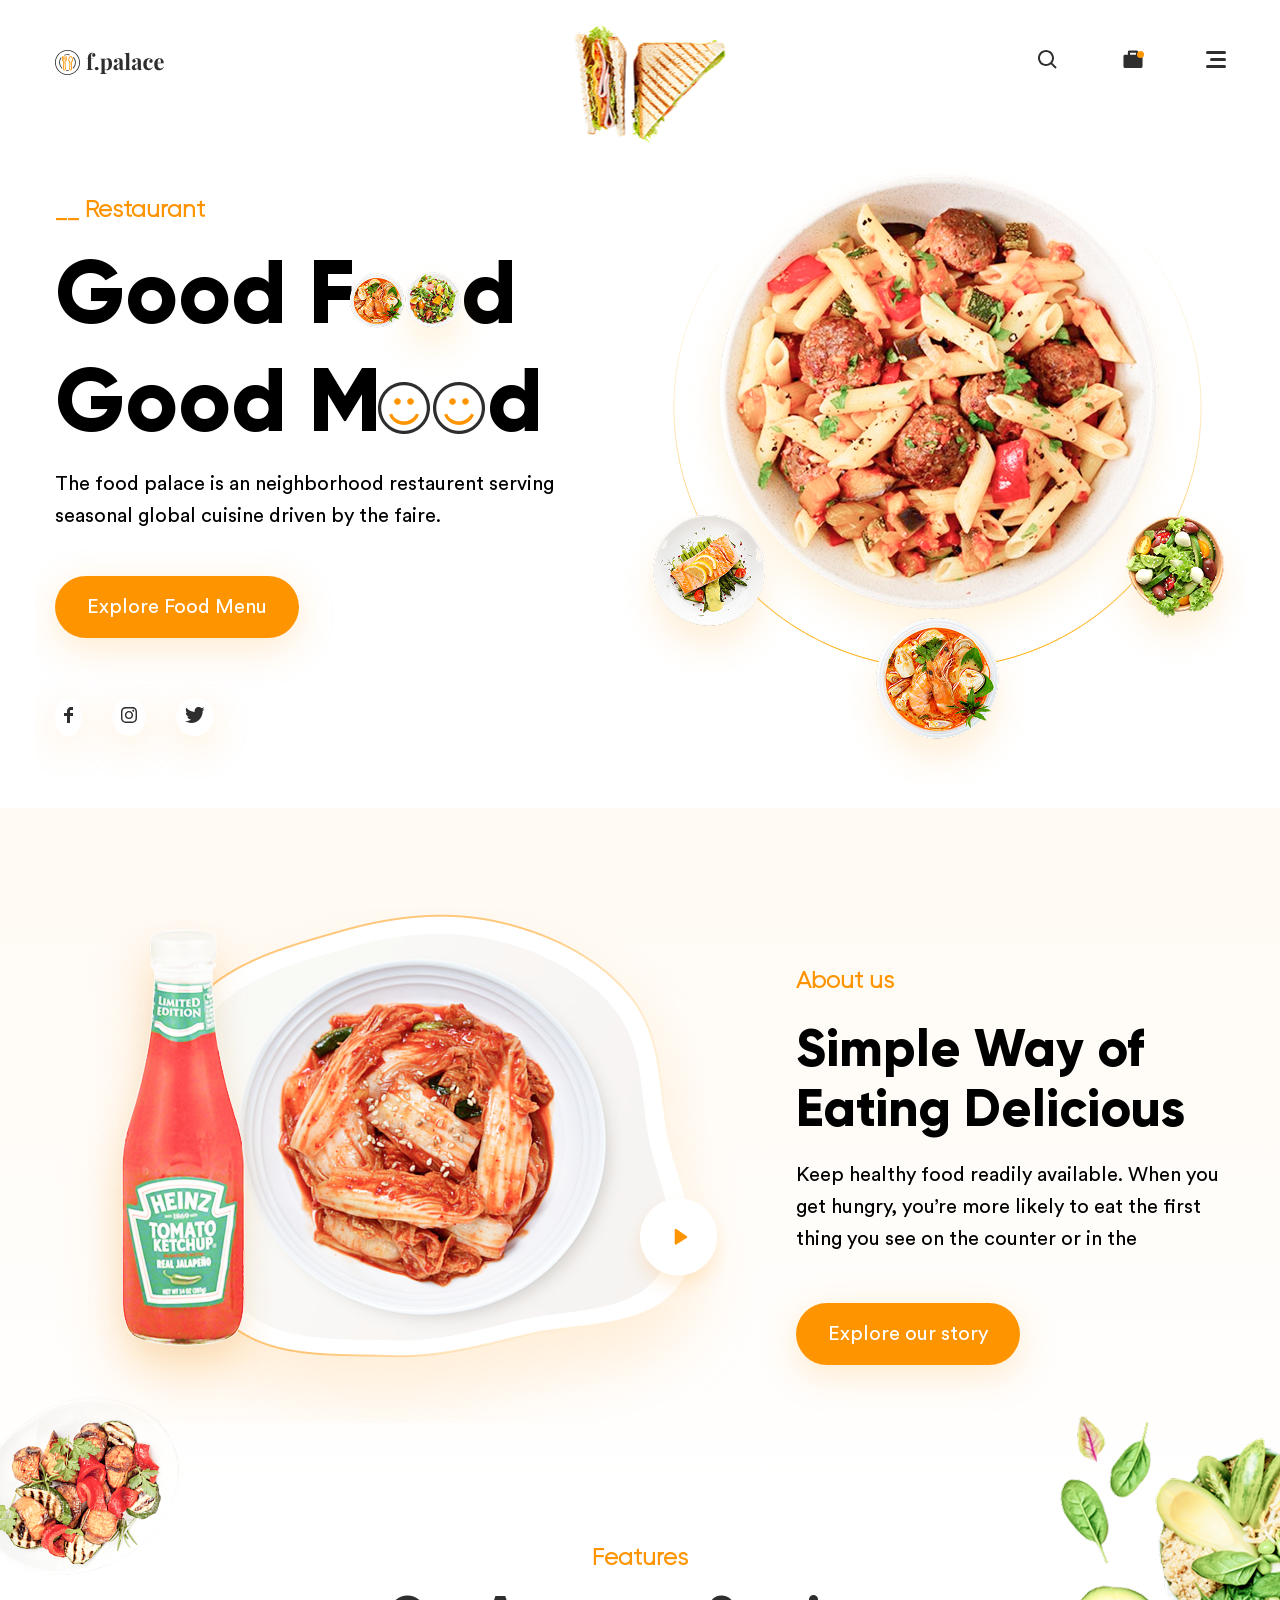
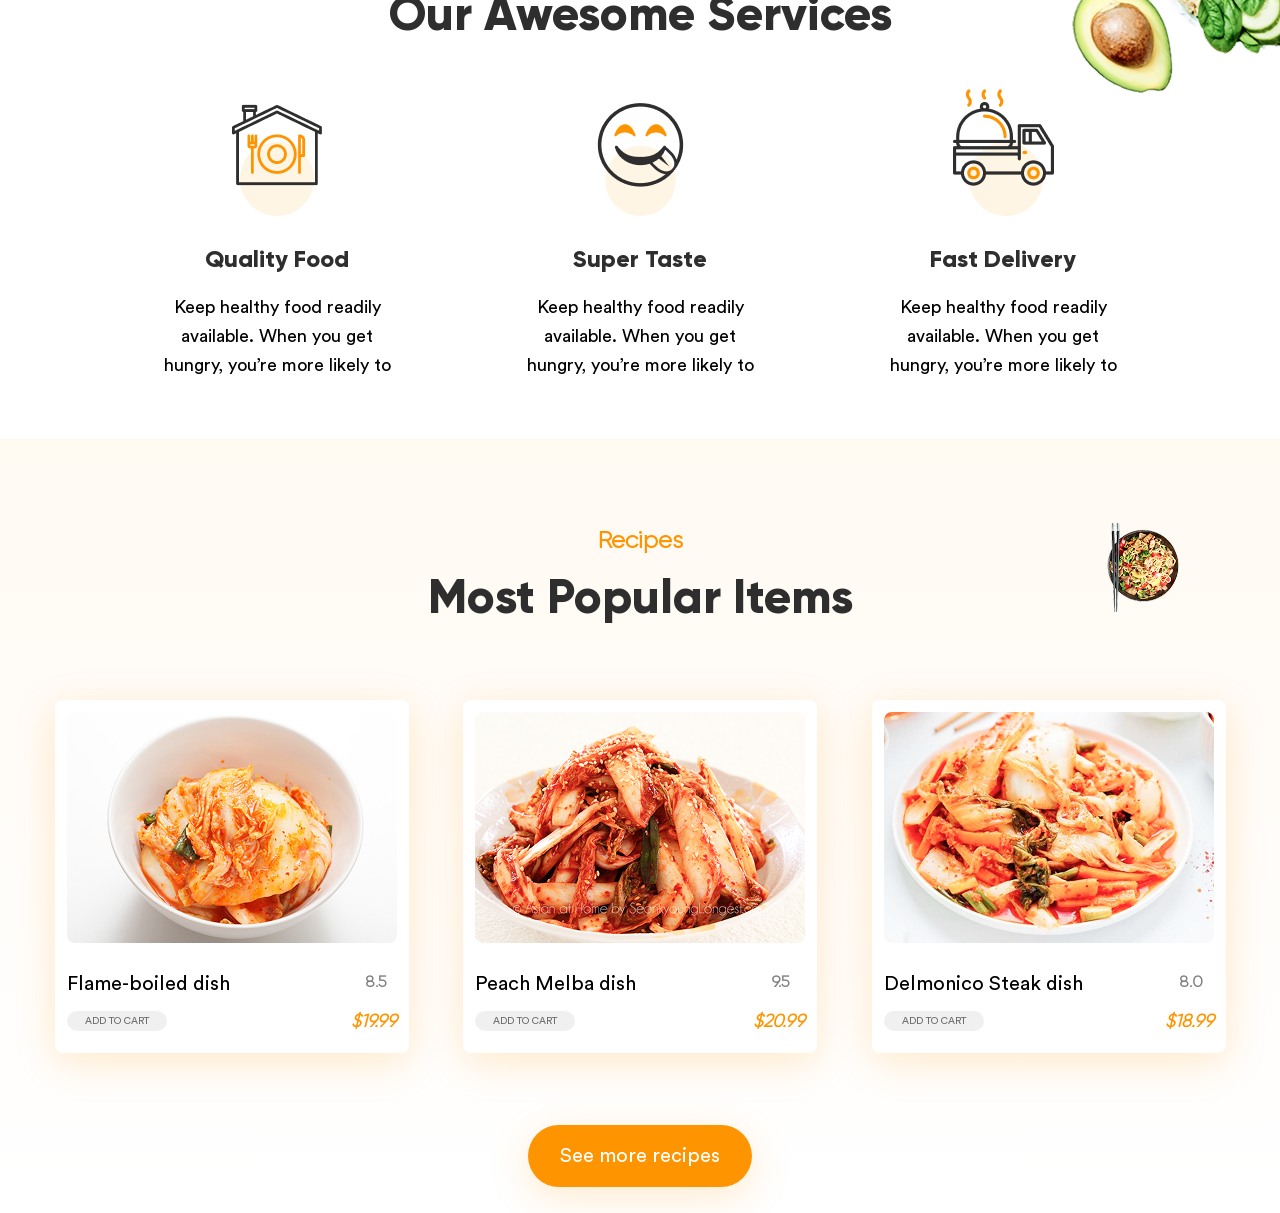
==== portfolio/landing-fooddelivery/index.html @ c38cdc1e "v.0.1" ====
<!DOCTYPE html>
<html lang="en">
<head>
    <meta charset="UTF-8">
    <meta name="viewport" content="width=device-width, initial-scale=1.0">
    <link rel="stylesheet" href="styles/basic.css">
    <link rel="stylesheet" href="styles/layout.css">
    <link rel="stylesheet" href="styles/header.css">
    <link rel="stylesheet" href="styles/main.css">
    <title>Доставка еды f.palace</title>
</head>
<body>
    <header class="header">
        <img class="header__img" src="assets/images/6.png" alt="Картинка с сендвичем">
        <img src="assets/images/Logo.svg" alt="Изображение логотипа компании">

        <div class="header__menu">
            <button class="header__button">
                <img src="assets/images/bx_bx-search.svg" alt="Кнопка для поиска">
            </button>
            <button class="header__button">
                <img src="assets/images/maki_suitcase-15.svg" alt="Кнопка для перехода в конзину">
            </button>
            <button class="header__button">
                <img src="assets/images/Menu.svg" alt="Кнопка для открытия меню">
            </button>
        </div>
    </header>
    
    <main class="main">
        <section class="banner">
            <div class="banner__content">
                <p class="banner__type">Restaurant</p>
                <h1 class="banner__h1">Good F<span class="banner__span">oo</span>d Good M<span class="banner__span">oo</span>d</h1>
                <p class="banner__text">The food palace is an neighborhood restaurent serving seasonal global cuisine driven by the faire.</p>
                <a class="banner__button" href="#" type="button">Explore Food Menu</a>
                <div class="banner__social-media">
                    <a class="banner__link" href="#" target="_blank" type="button">
                        <img src="assets/images/Frame 53.svg" alt="Ссылка на Фейсбук">
                    </a>
                    <a class="banner__link" href="#" target="_blank" type="button">
                        <img src="assets/images/Frame 52.svg" alt="Ссылка на Инстаграм">
                    </a>
                    <a class="banner__link" href="#" target="_blank" type="button">
                        <img src="assets/images/Vector.svg" alt="Ссылка на Твиттер">
                    </a>
                </div>
            </div>
            <img class="banner__image" src="assets/images/Image.png" alt="Фотография вкусной еды">
            <img class="banner__mini-image banner__mini-image_one" src="assets/images/8dGEbVd2O4-removebg-preview 4.png" alt="Изображение вкусного блюда">
            <img class="banner__mini-image banner__mini-image_two" src="assets/images/sg990CCoyD__1_-removebg-preview 1.png" alt="Изображение вкусного салата">
            <img class="banner__mini-image banner__mini-image_three" src="assets/images/vaadin_smiley-o.png" alt="Изображение улыбающегося смайлика">
            <img class="banner__mini-image banner__mini-image_four" src="assets/images/vaadin_smiley-o.png" alt="Изображение улыбающегося смайлика">
        </section>
        <section class="about-us">
            <div class="about-us__wrapper">
                <img class="about-us__image" src="assets/images/Image-2.png" alt="Фотография вкуснейшего блюда и кетчупа">
                <div class="about-us__content">
                    <p class="about-us__type">About us</p>
                    <h2 class="about-us__h2">Simple Way of Eating Delicious</h2>
                    <p class="about-us__text">Keep healthy food readily available. When you get hungry, you’re more likely to eat the first thing you see on the counter or in the</p>
                    <a href="#" class="about-us__link">Explore our story</a>
                </div>
            </div>
        </section>
        <img class="main__img-1" src="assets/images/2.png" alt="">
        <img class="main__img-2" src="assets/images/3.png" alt="">
        <section class="service">
                    <p class="service__type">Features</p>
                    <h3 class="service__h3">Our Awesome Services</h3>

                    <div class="service__wrapper">
                        <div class="service__item">
                            <img src="assets/images/food.png" alt="">
                            <h4 class="service__subtitle">Quality Food</h4>
                            <p class="service__text">Keep healthy food readily available. When you get hungry, you’re more likely to </p>
                        </div>
                        <div class="service__item">
                            <img src="assets/images/mouth.png" alt="">
                            <h4 class="service__subtitle">Super Taste</h4>
                            <p class="service__text">Keep healthy food readily available. When you get hungry, you’re more likely to </p>
                        </div>
                        <div class="service__item">
                            <img src="assets/images/truck.png" alt="">
                            <h4 class="service__subtitle">Fast Delivery</h4>
                            <p class="service__text">Keep healthy food readily available. When you get hungry, you’re more likely to </p>
                        </div>
                    </div>
        </section>
        <img class="main__img-3" src="assets/images/1.png" alt="">
        <section class="menu">
            <div class="menu__wrapper">
                <p class="menu__type">Recipes</p>
                <h3 class="menu__h3">Most Popular Items</h3>
                <div class="menu__items">
                    <div class="memu__item">
                    <picture>
                        <img class="menu__img" src="assets/images/Rectangle 30.png" alt="">
                    </picture>
                        <div class="menu__description">
                            <h4 class="menu__subtitle">Flame-boiled dish</h4>
                            <p class="menu__rate"> 8.5</p>
                            <button class="menu__button">ADD TO CART</button>
                            <p class="menu__price">19.99</p>
                        </div>
                    </div>
                    <div class="memu__item">
                        <img class="menu__img" src="assets/images/Rectangle 31.png" alt="">
                        <div class="menu__description">
                            <h4 class="menu__subtitle">Peach Melba dish</h4>
                            <p class="menu__rate"> 9.5</p>
                            <button class="menu__button">ADD TO CART</button>
                            <p class="menu__price">20.99</p>
                        </div>
                    </div>
                    <div class="memu__item">
                        <img class="menu__img" src="assets/images/Rectangle 32.png" alt="">
                        <div class="menu__description">
                            <h4 class="menu__subtitle">Delmonico Steak dish</h4>
                            <p class="menu__rate"> 8.0</p>
                            <button class="menu__button">ADD TO CART</button>
                            <p class="menu__price">18.99</p>
                        </div>
                    </div>
                </div>
                <a href="#" class="menu__link">See more recipes</a>
            </div>
        </section>
    </main>

    <script src="app/app.js"></script>
</body>
</html>
---- portfolio/landing-fooddelivery/styles/basic.css ----
/*Основные стили*/
:root {
    --width-container-big: 1171px;
    --width-container-small: 280px;

    --background-color-button: #FF9401;
    --paddings-button: 16px 32px;
    --paddings-button-small: 10px 26px;
    --border-radius-button: 31px;
    --color-text-button: #FFFFFF;


    --font-family-title-1: 'Gilroy-bold', sans-serif;
    --font-family-title-2: 'Gilroy-light', sans-serif;
    --font-family-text: 'Circular', sans-serif;
    --font-family-buttons: 'Circular', sans-serif;


    --font-size-text: 20px;
    --font-size-text-small: 16px;
    --font-size-department: 24px;
    --font-size-department-small: 20px;
    --font-size-h3: 48px;
    --font-size-buttons: 20px;
    --font-size-buttons-small: 14px;

    --font-weight-text: 450;
    --font-weight-buttons: 500;

    --line-height-text: 160%;
    --line-height-buttons: 30px;

    --box-shadow: 0px 10px 40px 0px #FF940133;

    --color-text-1: #3F3232;
    --color-text-2: #FF9401;
    --color-text-3: #FFFFFF;
    --color-text-4: #2E2E2E;

    --background-gradient: linear-gradient(180deg, rgba(255, 148, 1, 0.05) 0%, rgba(255, 237, 211, 0) 100%);

    --margin-sections-650: 70px auto 0px;
}

* {
    margin: 0;
    padding: 0;
    box-sizing: content-box;
}
body {}
h1, h2 {}
p {}
a {
    text-decoration: none;
}

@font-face {
    font-family: 'Circular';
    src: url('../assets/fonts/CircularStd-Book.woff2') format('woff2'),
         url('../assets/fonts/CircularStd-Book.woff') format('woff');
}
@font-face {
    font-family: 'Gilroy-bold';
    src: url('../assets/fonts/Gilroy-ExtraBold.woff2') format('woff2'),
         url('../assets/fonts/Gilroy-ExtraBold.woff') format('woff');
}
@font-face {
    font-family: 'Gilroy-light';
    src: url('../assets/fonts/Gilroy-Light.woff2') format('woff2'),
         url('../assets/fonts/Gilroy-Light.woff') format('woff');
}
---- portfolio/landing-fooddelivery/styles/layout.css ----
/*Расположение модулей на странице, флекс грид*/
.header {
    display: flex;
    justify-content: space-between;
}
.header__img {
    position: absolute;
    left: 50%;
    top: 0px;
    transform: translate(-50%);
    z-index: -1;
}
.header__menu {
    display: flex;
    gap: 62px;
}
.banner {
    display: flex;
    align-content: space-between;
    align-items: center;
}
.banner__image {
    position: relative;
    left: -270px;
    z-index: -1;
}
.banner__social-media {
    display: flex;
    gap: 30px;
}
.banner__mini-image {
    position: relative;
}
.banner__mini-image_one {
    top: -165px;
    left: -1228px;
}
.banner__mini-image_two {
    top: -145px;
    left: -1313px;
}
.banner__mini-image_three {
    top: -57px;
    left: -1440px;    
}
.banner__mini-image_four {
    top: -57px;
    left: -1437px;    
}
.about-us__wrapper {
    display: flex;
    justify-content: space-between;
    align-items: center;
}
.main__img-1 {
    position: absolute;
    top: 1350px;
    left: 0px;
    z-index: -1;
}
.main__img-2 {
    position: absolute;
    top: 1390px;
    right: 0px;
    z-index: -1;
}
.service__wrapper {
    display: flex;
    justify-content: space-between;
    align-items: flex-end;
    gap: 118px;
}
.menu__items {
    display: flex;
    justify-content: space-between;
    align-items: center;
}
.menu__description {
    display: grid;
    grid-template-columns: 1fr auto;
    gap: 15px;
}
.main__img-3 {
    position: absolute;
    left: 1100px;
    top: 2120px;
}
@media (max-width: 1270px) {
    .main__img-2 {
        top: 1300px;
    } 
    .main__img-3 {
        top: 2040px;
        left: 900px;
    }
}
@media (max-width: 1050px) {
    .main__img-2 {
        top: 1350px;
    }
    .main__img-3 {
        top: 2040px;
        left: 900px;
    }
}
@media (max-width: 980px) {
    .main__img-2 {
        top: 1290px;
    }
}
@media (max-width: 950px) {
    .banner__image {
        left: -350px;
        z-index: -1;
    }
}
@media (max-width: 840px) {
    .main__img-2 {
        top: 1400px;
    }
}
@media (max-width: 800px) {
    .about-us__wrapper {
        flex-direction: column;
    }
    .main__img-1 {
        top: 1490px;
    }
    .service__wrapper {
        gap: 50px;
    }
}
@media (max-width: 650px) {
    .header__menu {
        gap: 40px;
    }
    .banner__image {
        display: none;
    }
    .banner__mini-image_one {
        top: -165px;
        left: -207px;
    }
    .banner__mini-image_two {
        top: -145px;
        left: -293px;
    }
    .banner__mini-image_three {
        top: -58px;
        left: -420px;
    }
    .banner__mini-image_four {
        top: -58px;
        left: -417px;
    }
    .main__img-2 {
        top: 1420px;
    }
}
@media (max-width: 520px) {
    .banner__mini-image_one {
        width: 35px;
        top: -127px;
        left: -111px;
    }
    .banner__mini-image_two {
        width: 101px;
        top: -115px;
        left: -159px;
    }
    .banner__mini-image_three {
        width: 29px;
        top: -57px;
        left: -199px;
    }
    .banner__mini-image_four {
        width: 29px;
        top: -57px;
        left: -260px;
    }
    .main__img-2 {
        top: 1160px;
    }
    .main__img-1 {
        top: 1270px;
    }
    .service__wrapper {
        flex-direction: column;
        gap: 50px;
    }
    .menu__items {
        flex-direction: column;
    }
}
@media (max-width: 350px) {
    .header__menu {
        gap: 20px;
    }
}
---- portfolio/landing-fooddelivery/styles/header.css ----
.header {
    max-width: var(--width-container-big);
    margin: 0 auto;
    padding: 46px 20px;
}
.header__button {
    border: none;
    background-color: transparent;
    cursor: pointer;
}

@media (max-width: 520px) {
    .header__img {
        opacity: 0.3;
    }
}
---- portfolio/landing-fooddelivery/styles/main.css ----
[class*='__text'] {
    font-family: var(--font-family-text);
    font-size: var(--font-size-text);
    font-weight: var(--font-weight-text);
    line-height: var(--line-height-text);
}
[class*='__type'] {
    font-family: var(--font-family-title-2);
    font-size: var(--font-size-department);
    font-weight: 600;
    color: var(--color-text-2);
}
[class*='__h3'] {
    font-family: var(--font-family-title-1);
    font-size: var(--font-size-h3);
    font-weight: 600;
    color: var(--color-text-4);
    line-height: 60px;
}


.banner {
    max-width: var(--width-container-big);
    margin: 0 auto;
    padding: 0px 20px;
    overflow: hidden;
}
.banner__content {
    min-width: 560px;
}
.banner__type::before {
    content: '__ ';
}
.banner__h1 {
    margin: 16px 0px 13px;
    font-family: var(--font-family-title-1);
    font-weight: 800;
    font-size: 89px;
    line-height: 108px;
}
.banner__span {
    color: #ffffff;
}
.banner__button {
    display: inline-block;
    padding: var(--paddings-button);
    margin: 44px 0px 60px;
    border-radius: var(--border-radius-button);
    background-color: var(--background-color-button);
    color: var(--color-text-button);
    font-family: var(--font-family-buttons);
    font-size: var(--font-size-buttons);
    font-weight: var(--font-weight-buttons);
    line-height: var(--line-height-buttons);
    box-shadow: var(--box-shadow);
}
.banner__link {
    padding: 9px 9px;
    border-radius: 50%;
    box-shadow: var(--box-shadow);
}

.about-us {
    background: var(--background-gradient);
    padding: 100px 0px;
}
.about-us__wrapper {
    max-width: var(--width-container-big);
    margin: 0 auto;
    padding: 0px 20px;
}
.about-us__content {
    max-width: 430px;
}
.about-us__h2 {
    margin: 24px 0px 21px;
    font-family: var(--font-family-title-1);
    font-size: 52px;
    font-weight: 700px;
    line-height: 60px;
}
.about-us__link {
    display: inline-block;
    padding: var(--paddings-button);
    margin: 48px 0px 0px;
    border-radius: var(--border-radius-button);
    background-color: var(--background-color-button);
    color: var(--color-text-button);
    font-family: var(--font-family-buttons);
    font-size: var(--font-size-buttons);
    font-weight: var(--font-weight-buttons);
    line-height: var(--line-height-buttons);
    box-shadow: var(--box-shadow);
}
.service {
    max-width: 971px;
    margin: 20px auto 60px;
    padding: 0px 20px 0px;
    text-align: center;
}
.service__h3 {
    margin: 13px 0px 43px;
}
.service__item {
    max-width: 245px;
}
.menu__description {
    margin-top: 25px;
}
.service__subtitle {
    margin: 24px 0px 19px;
    font-family: var(--font-family-title-1);
    font-size: var(--font-size-department);
    font-weight: 700;
    line-height: 30px;
    color: var(--color-text-4);
}
.service__text {
    font-size: 18px;
}
.menu {
    padding: 87px 0px 26px;
    background: var(--background-gradient);
}
.menu__wrapper {
    max-width: var(--width-container-big);
    margin: 0 auto;
    text-align: center;
}
.menu__h3 {
    margin: 13px 0px 73px;
}
.menu__items {
    padding-bottom: 72px;
}
.memu__item {
    max-width: 354px;
    padding: 12px 12px 22px 12px;
    border-radius: 8px;
    background-color: #FFFFFF;
    box-shadow: var(--box-shadow);
}
.menu__img {
    max-width: 354px;
}
.menu__subtitle {
    text-align: left;
    font-family: var(--font-family-text);
    font-size: var(--font-size-text);
    font-weight: 500;
}
.menu__rate {
    color: #818181;
    font-family: var(--font-family-title-2);
    font-size: var(--font-size-text-small);
    font-weight: 600;
    &::before {
        content: url('/assets/images/Star1.svg');
    }
}
.menu__price {
    text-align: right;
    font-family: var(--font-family-title-2);
    font-size: 18px;
    font-weight: 700;
    font-style: italic;
    color: var(--color-text-2);
    &::before {
        content: '\0024';
    }
}
.menu__button {
    max-width: 100px;
    border-radius: 15px;
    border: none;
    background-color: #C4C4C442;
    color: #696969;
    font-family: var(--font-family-buttons);
    font-size: 10px;
    font-weight: 500;
}
.menu__link {
    display: inline-block;
    padding: var(--paddings-button);
    border-radius: var(--border-radius-button);
    background-color: var(--background-color-button);
    color: var(--color-text-button);
    font-family: var(--font-family-buttons);
    font-size: var(--font-size-buttons);
    font-weight: var(--font-weight-buttons);
    line-height: var(--line-height-buttons);
    box-shadow: var(--box-shadow);
}
@media (max-width: 1270px) {
    .about-us__image {
        max-width: 600px;
    }
}
@media (max-width: 1050px) {
    .main__img-2 {
        max-width: 210px;
    }
}
@media (max-width: 980px) {
    .about-us__image {
        max-width: 500px;
    }
}
@media (max-width: 800px) {
    .about-us {
        padding: 70px 0px;
    }
    .about-us__link {
        margin: 28px 0px 0px;
    }
    .about-us__image {
        max-width: 430px;
    }
}
@media (max-width: 650px) {
    .banner {
        margin: var(--margin-sections-650);
        padding: 0px 20px;
    }
    .banner__content {
        min-width: 500px;
    }
    .about-us {
        margin: 50px 0px;
    }
}
@media (max-width: 520px) {
    [class*='__text'] {
        font-size: var(--font-size-text-small);
    }
    [class*='__type'] {
        font-size: var(--font-size-department-small);
    }
    [class*='__h3'] {
        font-size: 32px;
        line-height: 40px;
    }
    .banner {
        max-width: var(--width-container-small);
    }
    .banner__content {
        min-width: var(--width-container-small);
    }
    .banner__h1 {
        font-size: 51px;
        line-height: 70px;
    }
    .banner__button {
        padding: var(--paddings-button-small);
        margin: 24px 0px 30px;
        font-size: var(--font-size-buttons-small);
    }
    .main__img-1 {
        max-width: 140px;
        opacity: 0.5;
    }
    .main__img-2 {
        max-width: 170px;
        opacity: 0.5;
    }
    .about-us__wrapper {
        max-width: var(--width-container-small);
    }
    .about-us__h2 {
        margin: 19px 0px 16px;
        font-size: 32px;
        line-height: 40px;
    }
    .about-us__content {
        max-width: var(--width-container-small);
    }
    .about-us__image {
        max-width: var(--width-container-small);
    }
    .about-us__link {
        padding: var(--paddings-button-small);
        margin: 28px 0px 0px;
    }
    .service {
        max-width: var(--width-container-small);
    }
    .service__item {
        max-width: var(--width-container-small);
    }
    .memu__item {
        max-width: var(--width-container-small);
        padding: 12px 12px 22px 12px;
        border-radius: 8px;
        background-color: #FFFFFF;
        box-shadow: var(--box-shadow);
    }
}
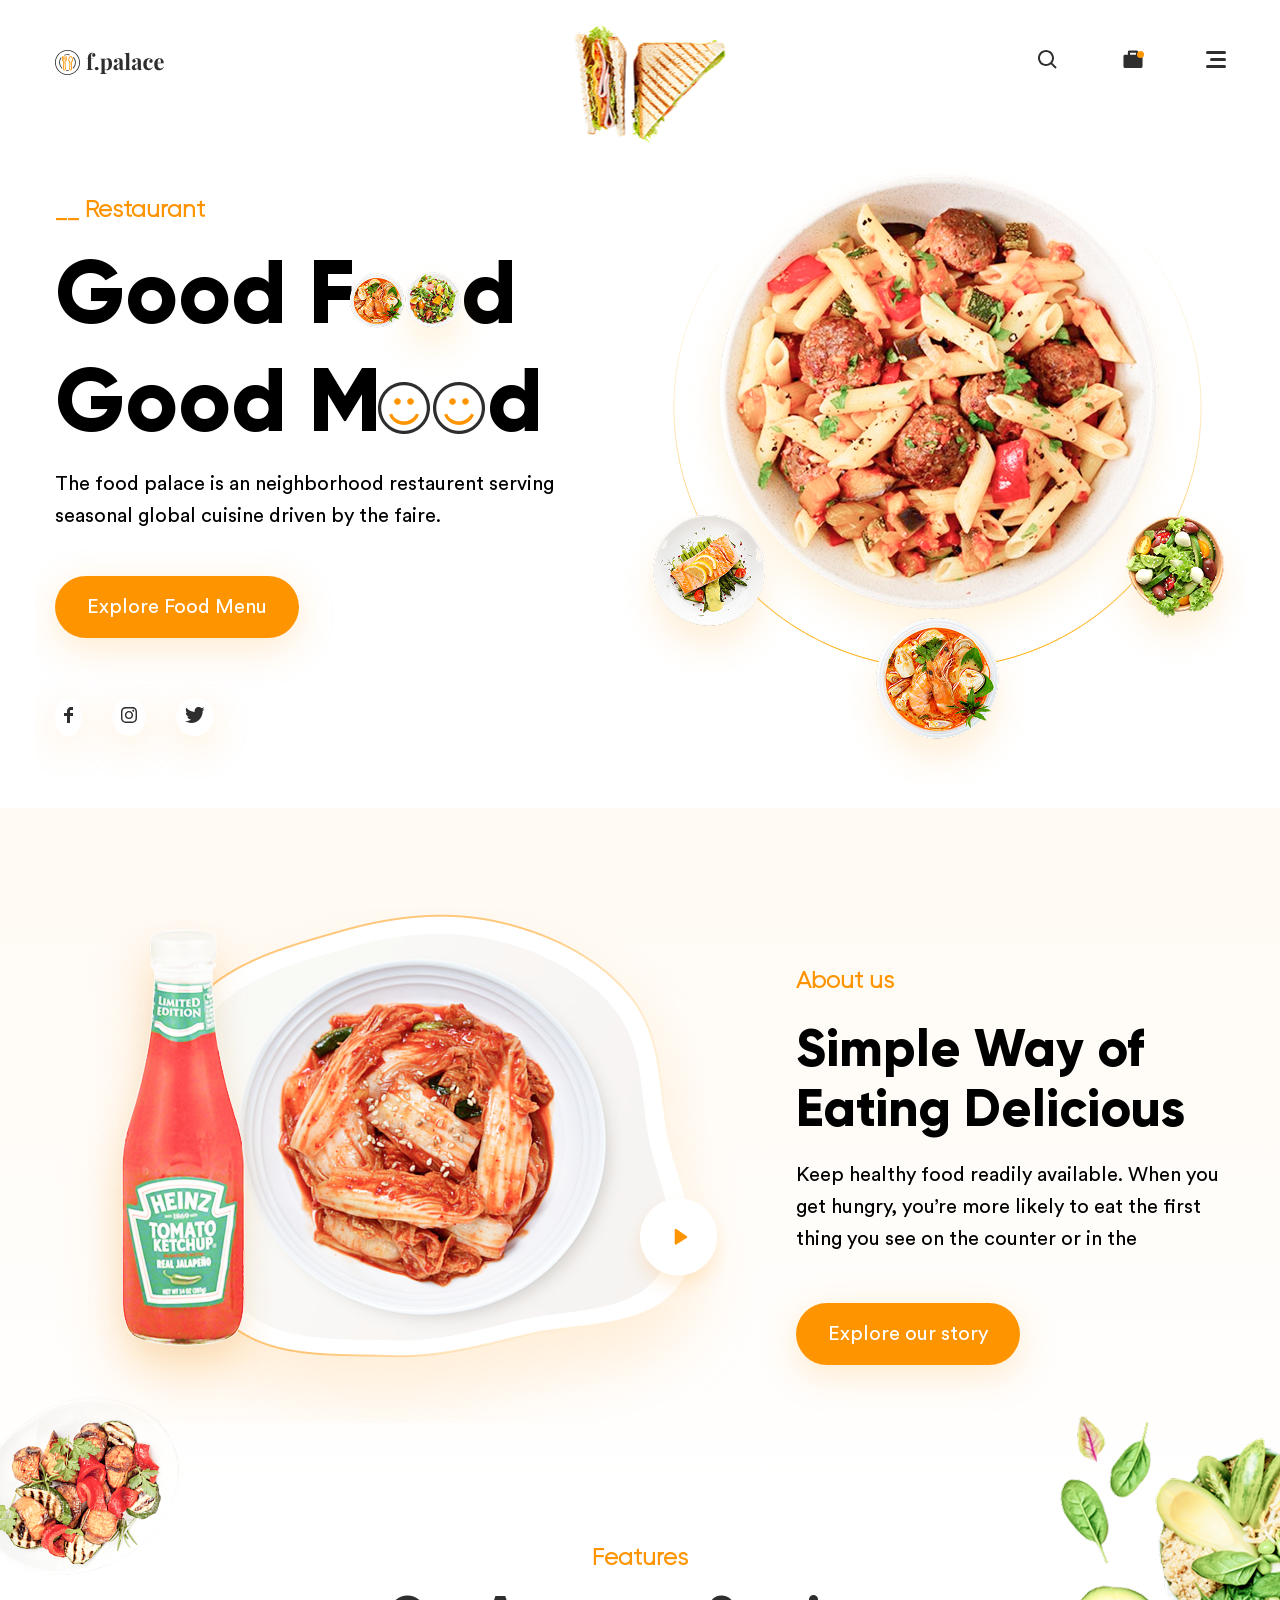
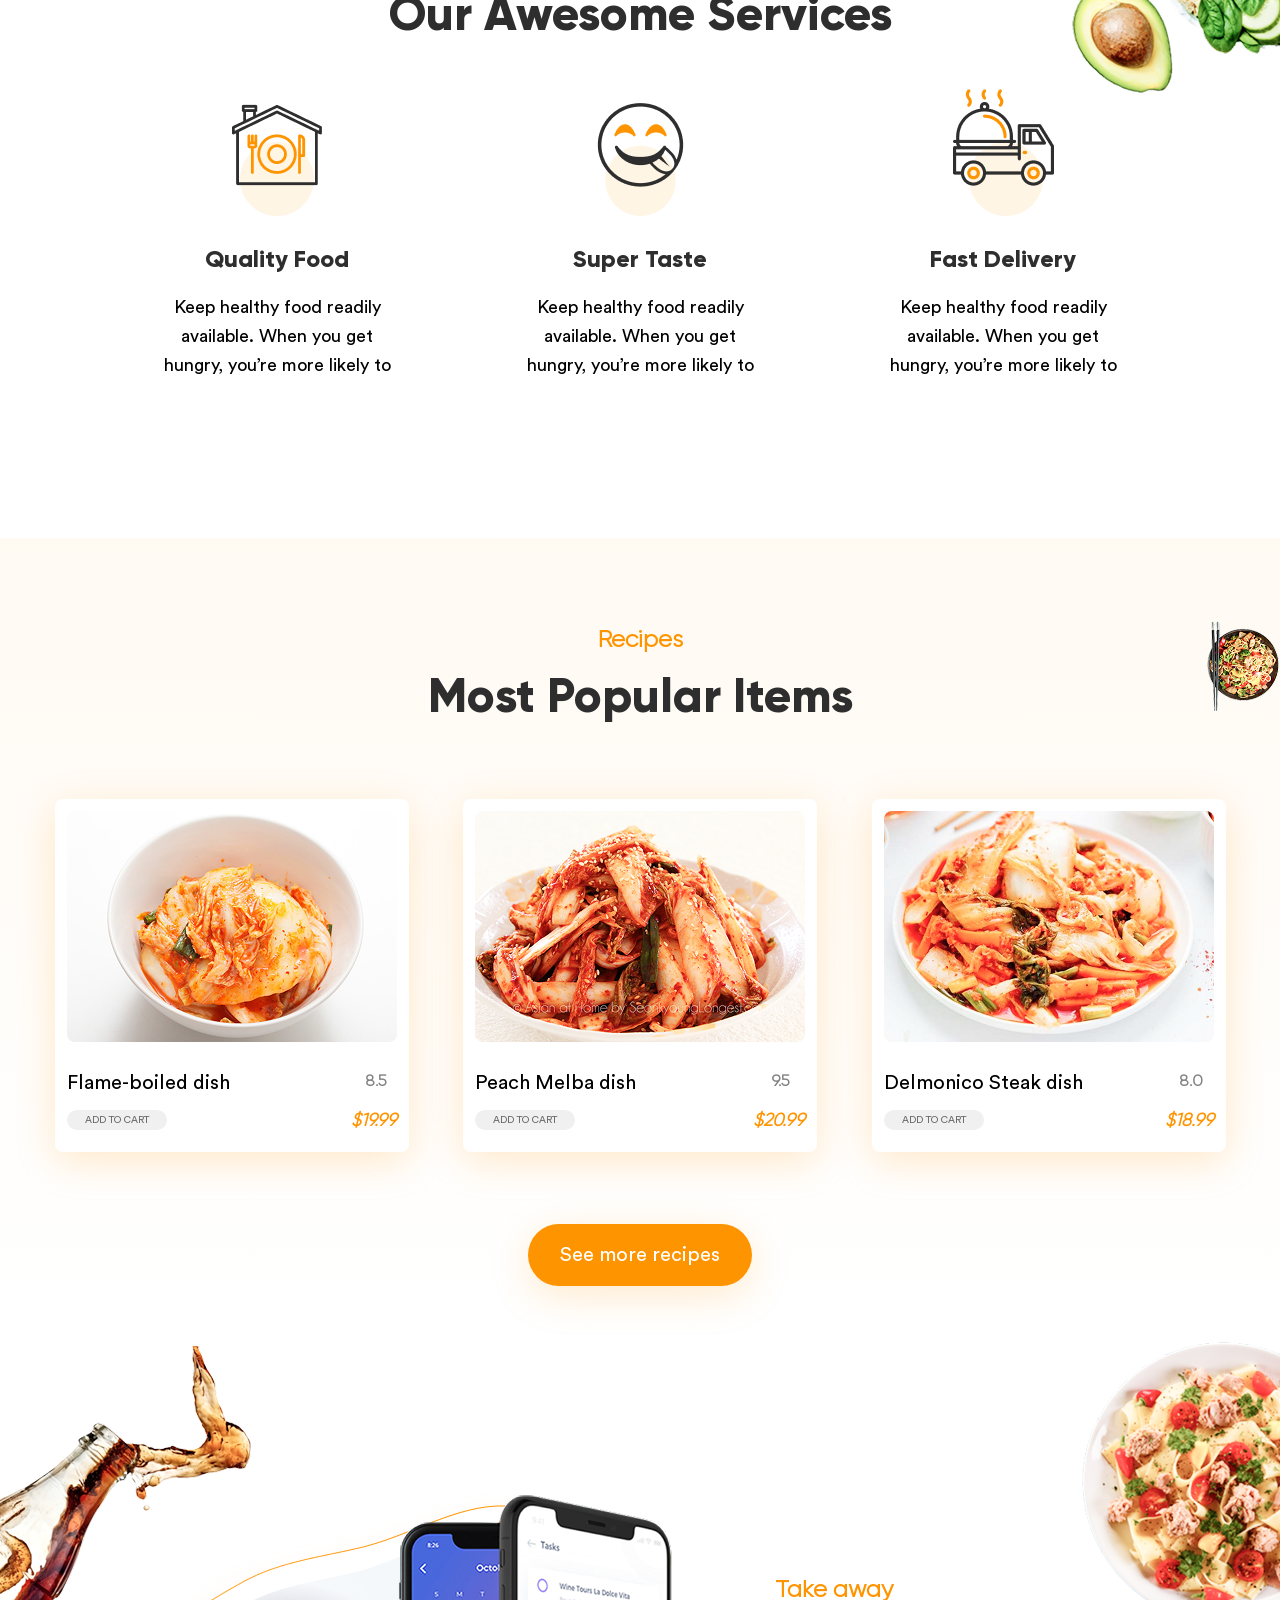
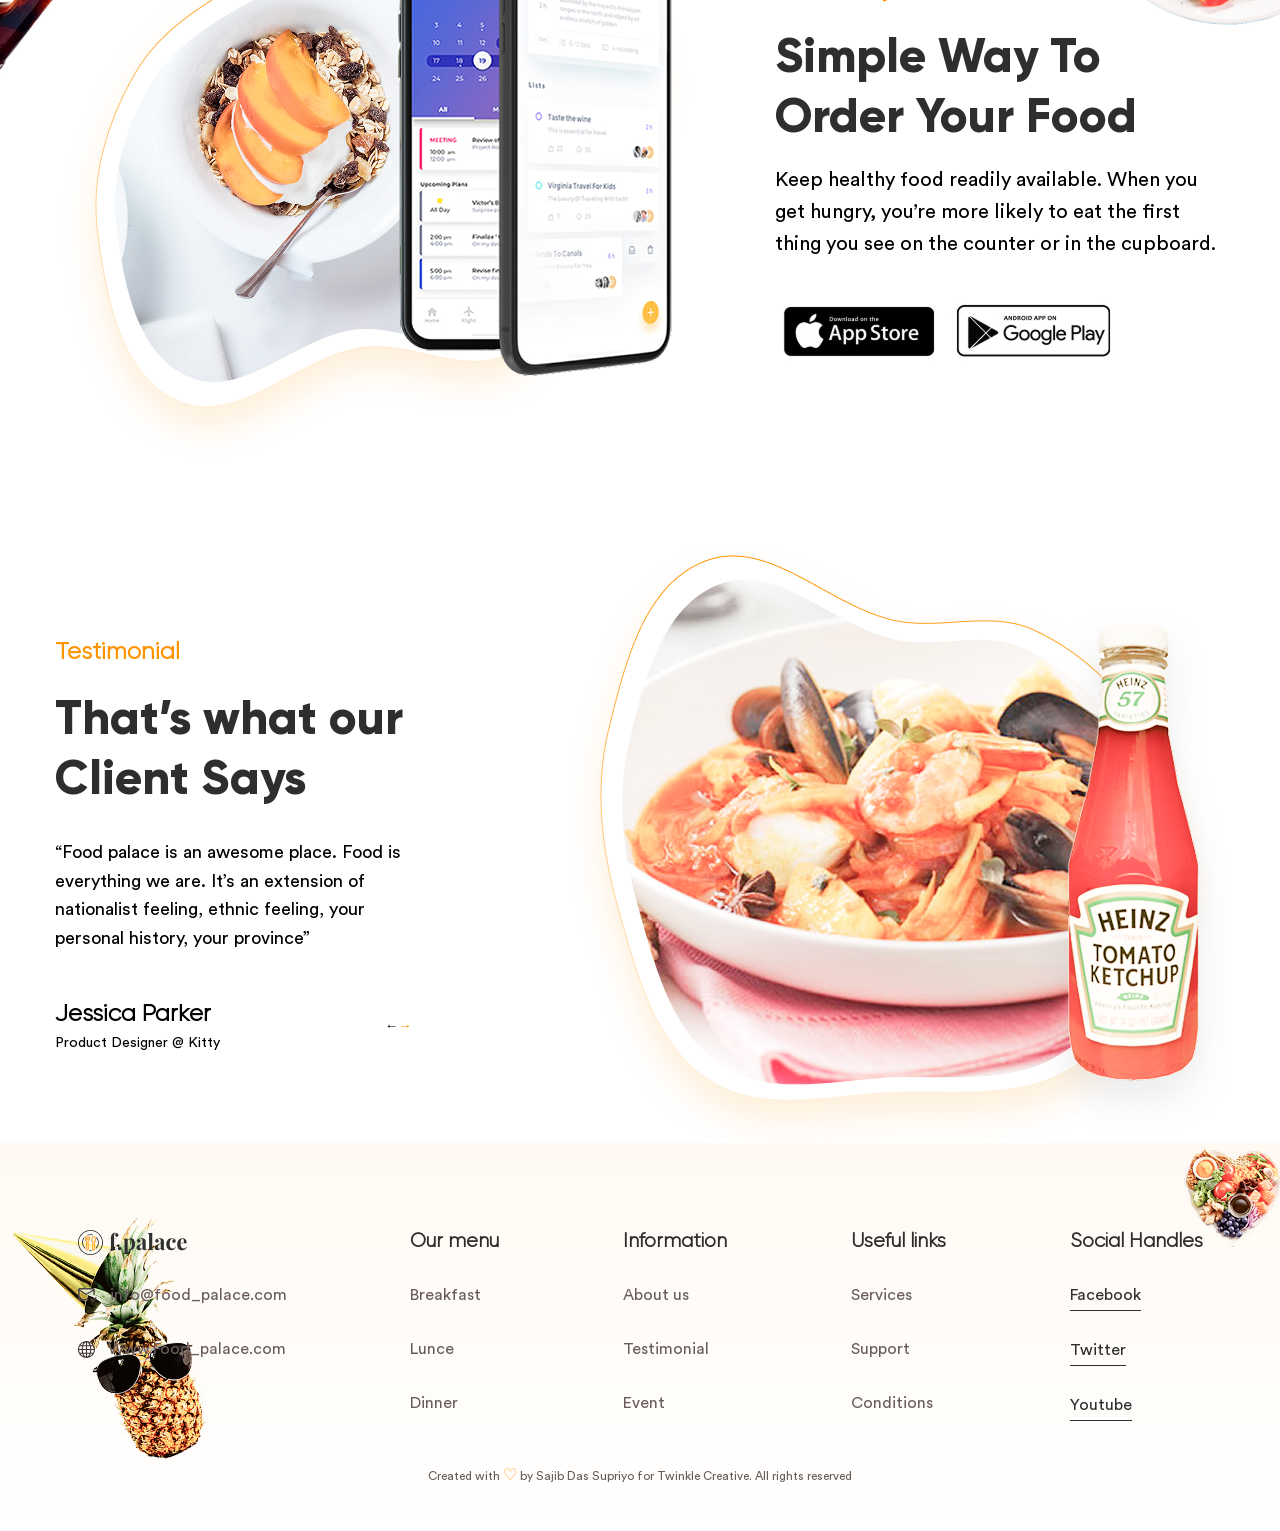
==== commit 1b6c7038: "v.1.2" ====
--- a/portfolio/landing-fooddelivery/index.html
+++ b/portfolio/landing-fooddelivery/index.html
@@ -126,8 +126,81 @@
                 <a href="#" class="menu__link">See more recipes</a>
             </div>
         </section>
+        <img class="main__img-4" src="assets/images/7.png" alt="">
+        <img class="main__img-5" src="assets/images/4.png" alt="">
+        <section class="app">
+            <img class="" src="assets/images/phoneapp.png" alt="">
+            <div class="app__content">
+                <p class="app__type">Take away</p>
+                <h3 class="app__h3">Simple Way To Order Your Food</h3>
+                <p class="app__text">Keep healthy food readily available. When you get hungry, you’re more likely to eat the first thing you see on the counter or in the cupboard.</p>
+                <img src="assets/images/linkapp.png" alt="">
+            </div>
+        </section>
+        <section class="reviews">
+            <div class="reviews__content">
+                <p class="reviews__type">Testimonial</p>
+                <h3 class="reviews__h3">That’s what our Client Says</h3>
+                <p class="reviews__review">“Food palace is an awesome place. Food is everything we are. It’s an extension of nationalist feeling, ethnic feeling, your personal history, your province”</p>
+                <div class="reviews__wrapper">
+                    <div class="info">
+                        <p class="reviews__author">Jessica Parker</p>
+                        <p class="reviews__author-job-title">Product Designer @ Kitty</p>
+                    </div>
+                    <div class="reviews__buttons">
+                        <button class="reviews__button">&#8592;</button>
+                        <button class="reviews__button reviews__button_active">&#8594;</button>
+                    </div>
+                </div>
+            </div>
+            <img class="" src="assets/images/ketchup.png" alt="">
+        </section>
     </main>
-
+        <img class="main__img-4" src="assets/images/8.png" alt="">
+        <img class="main__img-5" src="assets/images/5.png" alt="">
+    <footer class="footer">
+        <div class="footer__wrapper">
+            <div class="footer__content">
+                <div class="footer__block">
+                    <img src="assets/images/Logo.svg" alt="Изображение логотипа компании">
+                    <div class="footer__contacts">
+                        <img src="assets/images/Frame54.svg" alt="">
+                        <a class="footer__contact" href="">info@food_palace.com</a>
+                    </div>
+                    <div class="footer__contacts">
+                        <img src="assets/images/contsct.svg" alt="">
+                        <a class="footer__contact" href="">Www.Food_palace.com</a>
+                    </div>
+                </div>
+                <div class="footer__block">
+                    <h4 class="footer__h4">Our menu</h4>
+                    <a href="" class="footer__link">Breakfast</a>
+                    <a href="" class="footer__link">Lunce</a>
+                    <a href="" class="footer__link">Dinner</a>
+                </div>
+                <div class="footer__block">
+                    <h4 class="footer__h4">Information</h4>
+                    <a href="" class="footer__link">About us</a>
+                    <a href="" class="footer__link">Testimonial</a>
+                    <a href="" class="footer__link">Event</a>
+                </div>
+                <div class="footer__block">
+                    <h4 class="footer__h4">Useful links</h4>
+                    <a href="" class="footer__link">Services</a>
+                    <a href="" class="footer__link">Support</a>
+                    <a href="" class="footer__link">Conditions</a>
+                </div>
+                <div class="footer__block">
+                    <h4 class="footer__h4">Social Handles</h4>
+                    <a href="" class="footer__link-social">Facebook</a>
+                    <a href="" class="footer__link-social">Twitter</a>
+                    <a href="" class="footer__link-social">Youtube</a>
+                </div>
+            </div>
+            <p class="footer__autorship">Created with <span class="footer__span">&#9825;</span> by Sajib Das Supriyo for
+                Twinkle Creative. All rights reserved</p>
+        </div>
+    </footer>
     <script src="app/app.js"></script>
 </body>
 </html>
--- a/portfolio/landing-fooddelivery/styles/basic.css
+++ b/portfolio/landing-fooddelivery/styles/basic.css
@@ -36,6 +36,7 @@
     --color-text-2: #FF9401;
     --color-text-3: #FFFFFF;
     --color-text-4: #2E2E2E;
+    
 
     --background-gradient: linear-gradient(180deg, rgba(255, 148, 1, 0.05) 0%, rgba(255, 237, 211, 0) 100%);
 
--- a/portfolio/landing-fooddelivery/styles/layout.css
+++ b/portfolio/landing-fooddelivery/styles/layout.css
@@ -81,26 +81,71 @@
     gap: 15px;
 }
 .main__img-3 {
-    position: absolute;
-    left: 1100px;
-    top: 2120px;
+    position: relative;
+    left: 1200px;
+    top: 180px
+}
+.main__img-4, .main__img-5 {
+    position: absolute;
+    z-index: -1;
+}
+.main__img-4 {
+    left: 0;
+}
+.main__img-5 {
+    right: 0;
+}
+.app {
+    display: flex;
+    align-items: center;
+    justify-content: space-between;
+}
+.reviews {
+    display: flex;
+    align-items: center;
+    justify-content: space-between;
+}
+.reviews__wrapper {
+    display: flex;
+    align-items: center;
+    justify-content: space-between;
+}
+.reviews__buttons {
+    display: flex;
+    align-items: center;
+    justify-content: space-between;
+}
+.footer__content {
+    display: flex;
+    justify-content: space-between;
+}
+.footer__block {
+    display: flex;
+    flex-direction: column;
+    align-items: flex-start;
+    gap: 24px;
+}
+.footer__contacts {
+    display: flex;
+    align-items: center;
+    gap: 13px;
 }
 @media (max-width: 1270px) {
     .main__img-2 {
         top: 1300px;
     } 
     .main__img-3 {
-        top: 2040px;
         left: 900px;
     }
 }
+@media (max-width: 1080px) {
+    .main__img-3 {
+        left: 800px;
+    }
+}
 @media (max-width: 1050px) {
     .main__img-2 {
         top: 1350px;
-    }
-    .main__img-3 {
-        top: 2040px;
-        left: 900px;
     }
 }
 @media (max-width: 980px) {
@@ -114,6 +159,16 @@
         z-index: -1;
     }
 }
+@media (max-width: 1080px) {
+    .main__img-3 {
+        left: 750px;
+    }
+}
+@media (max-width: 860px) {
+    .main__img-3 {
+        left: 650px;
+    }
+}
 @media (max-width: 840px) {
     .main__img-2 {
         top: 1400px;
@@ -128,6 +183,24 @@
     }
     .service__wrapper {
         gap: 50px;
+    }
+}
+@media (max-width: 750px) {
+    .main__img-3 {
+        left: 600px;
+    }
+}
+@media (max-width: 700px) {
+    .main__img-3 {
+        left: 400px;
+        top: 120px;
+        transform: rotate(-20deg);
+    }
+}
+@media (max-width: 690px) {
+    .menu__items {
+        flex-direction: column;
+        gap: 20px;
     }
 }
 @media (max-width: 650px) {
@@ -155,6 +228,10 @@
     }
     .main__img-2 {
         top: 1420px;
+    }
+    .menu__items {
+        flex-direction: column;
+        gap: 20px
     }
 }
 @media (max-width: 520px) {
@@ -188,8 +265,8 @@
         flex-direction: column;
         gap: 50px;
     }
-    .menu__items {
-        flex-direction: column;
+    .main__img-3 {
+        display: none;
     }
 }
 @media (max-width: 350px) {
--- a/portfolio/landing-fooddelivery/styles/main.css
+++ b/portfolio/landing-fooddelivery/styles/main.css
@@ -126,6 +126,7 @@
     max-width: var(--width-container-big);
     margin: 0 auto;
     text-align: center;
+    padding: 0px 20px;
 }
 .menu__h3 {
     margin: 13px 0px 73px;
@@ -191,11 +192,135 @@
     line-height: var(--line-height-buttons);
     box-shadow: var(--box-shadow);
 }
+.app {
+    max-width: var(--width-container-big);
+    margin: 160px auto 80px;
+    padding: 0px 20px;
+}
+.app__content {
+    max-width: 451px;
+}
+.app__h3 {
+    margin: 23px 0px 18px;
+}
+.app__text {
+    margin-bottom: 39px;
+}
+.reviews {
+    max-width: var(--width-container-big);
+    margin: 0px auto;
+    padding: 0px 20px;
+}
+.reviews__content {
+    max-width: 357px;
+}
+.reviews__h3 {
+    margin: 23px 0px 30px;
+}
+.reviews__review {
+    margin-bottom: 45px;
+    font-family: var(--font-family-text);
+    font-size: 18px;
+    font-weight: 500;
+    line-height: var(--line-height-text);
+}
+.reviews__author {
+    font-family: var(--font-family-title-2);
+    font-size: 24px;
+    font-weight: 600;
+    line-height: 30px;
+}
+.reviews__author-job-title {
+    margin-top: 4px;
+    font-family: var(--font-family-text);
+    font-size: 14px;
+    font-weight: 450;
+    line-height: 22px;
+}
+.reviews__button, .reviews__button_active {
+    display: inline-block;
+    border: none;
+    background-color: transparent;
+    cursor: pointer;
+}
+.reviews__button_active {
+    color: #FF9401;
+}
+
+.footer {
+    background: var(--background-gradient);
+}
+.footer__wrapper {
+    max-width: 1125px;
+    margin: 0 auto;
+    padding: 83px 0px 47px;
+}
+
+.footer__contact {
+    font-family: var(--font-family-buttons);
+    font-size: 16px;
+    font-weight: 450;
+    line-height: 30px;
+    color: #6A5C5C;
+}
+.footer__h4 {
+    font-family: var(--font-family-title-2);
+    font-size: 20px;
+    font-weight: 800;
+    line-height: 30px;
+    color: var(--color-text-4);
+}
+.footer__link, .footer__link-social {
+    font-family: var(--font-family-buttons);
+    font-size: 16px;
+    font-weight: 450;
+    line-height: 30px;
+    color: #6A5C5C;
+}
+.footer__link-social {
+    border-bottom: 1px solid var(--color-text-4);
+    color: var(--color-text-4);
+}
+.footer__autorship {
+    text-align: center;
+    margin-top: 47px;
+    font-family: var(--font-family-text);
+    font-size: 12px;
+    font-weight: 450;
+    line-height: 120%;
+    color: #685D5D;
+}
+.footer__span {
+    font-size: 16px;
+    color: var(--color-text-2);
+}
 @media (max-width: 1270px) {
     .about-us__image {
         max-width: 600px;
     }
 }
+@media (max-width: 1120px) {
+    .menu__wrapper {
+        max-width: 870px;
+    }
+    .memu__item {
+        max-width: 280px;
+    }
+    .menu__img {
+        max-width: 256px;
+    }
+}
+@media (max-width: 902px) {
+    .menu__wrapper {
+        max-width: 650px;
+    }
+    .memu__item {
+        max-width: 185px;
+    }
+    .menu__img {
+        max-width: 176px;
+    }
+}
 @media (max-width: 1050px) {
     .main__img-2 {
         max-width: 210px;
@@ -215,6 +340,18 @@
     }
     .about-us__image {
         max-width: 430px;
+    }
+}
+@media (max-width: 690px) {
+    
+    .menu__wrapper {
+        max-width: 520px;
+    }
+    .memu__item {
+        max-width: 354px;
+    }
+    .menu__img {
+        max-width: 354px;
     }
 }
 @media (max-width: 650px) {
@@ -228,6 +365,13 @@
     .about-us {
         margin: 50px 0px;
     }
+    
+}
+
+@media (max-width: 700px) {
+    [class*='__h3'] {
+        font-size: 42px;
+    }
 }
 @media (max-width: 520px) {
     [class*='__text'] {
@@ -280,6 +424,7 @@
     .about-us__link {
         padding: var(--paddings-button-small);
         margin: 28px 0px 0px;
+        font-size: var(--font-size-buttons-small);
     }
     .service {
         max-width: var(--width-container-small);
@@ -287,11 +432,28 @@
     .service__item {
         max-width: var(--width-container-small);
     }
+    .menu {
+        padding: 57px 0px 26px;
+        background: var(--background-gradient);
+    }
     .memu__item {
         max-width: var(--width-container-small);
-        padding: 12px 12px 22px 12px;
-        border-radius: 8px;
-        background-color: #FFFFFF;
-        box-shadow: var(--box-shadow);
-    }
-}+    }
+    .menu__wrapper {
+        max-width: var(--width-container-small);
+    }
+    .menu__img {
+        max-width: 256px;
+    }
+    .menu__h3 {
+        margin: 13px 0px 43px;
+    }
+    .menu__items {
+        padding-bottom: 42px;
+    }
+    .menu__link {
+        padding: var(--paddings-button-small);
+        margin: 24px 0px 30px;
+        font-size: var(--font-size-buttons-small);
+    }
+}
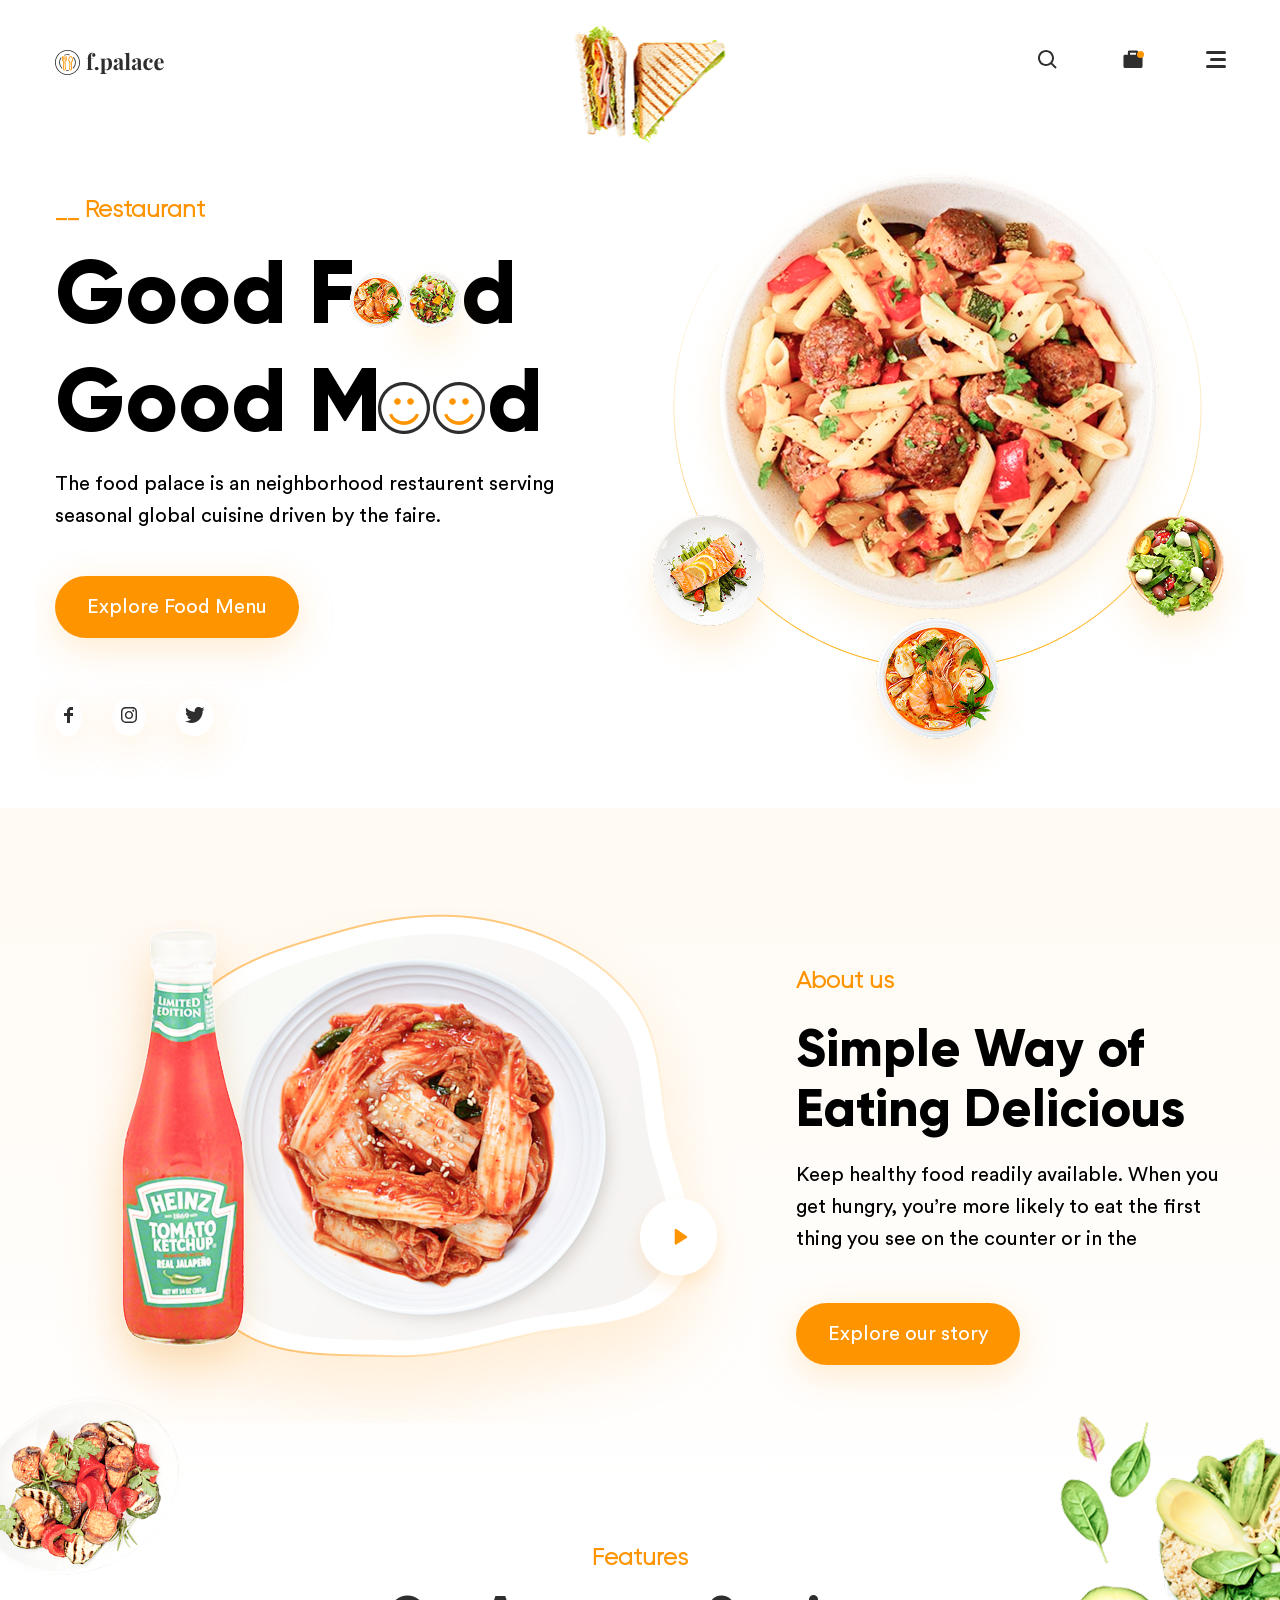
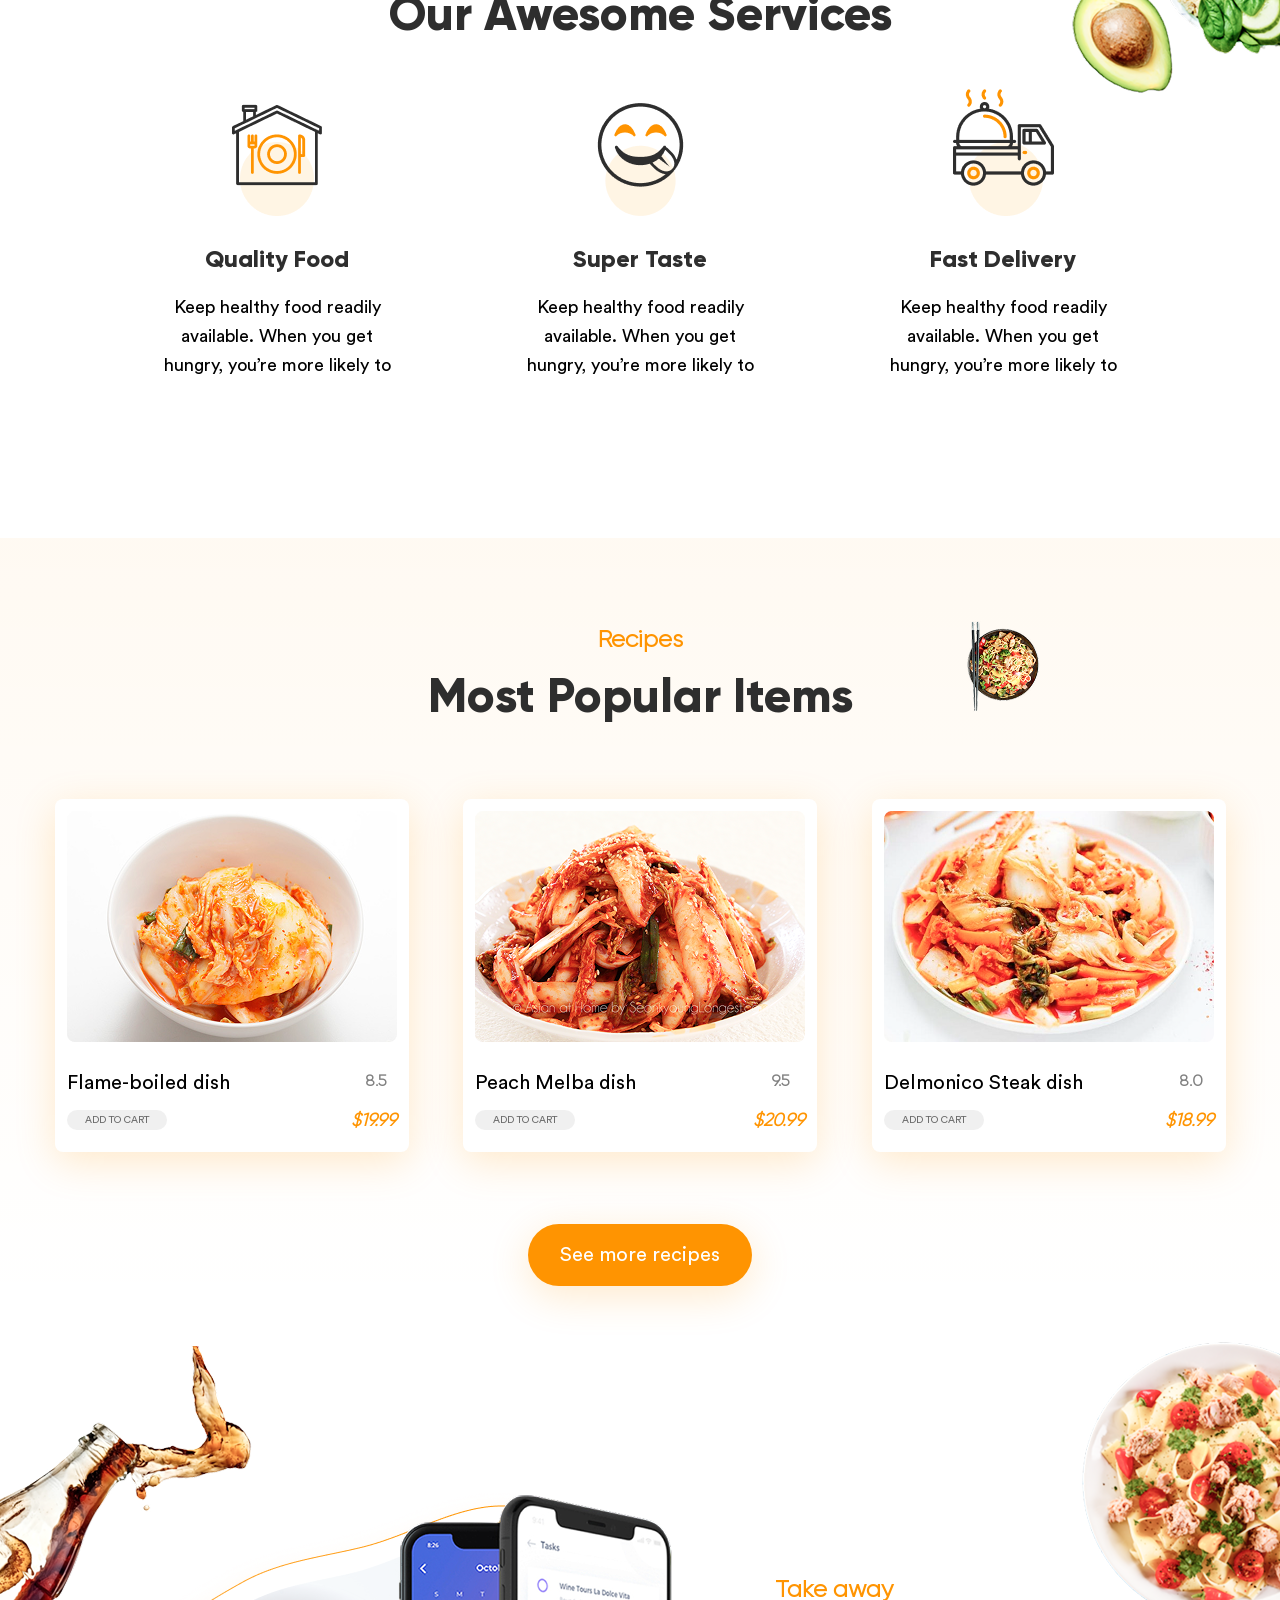
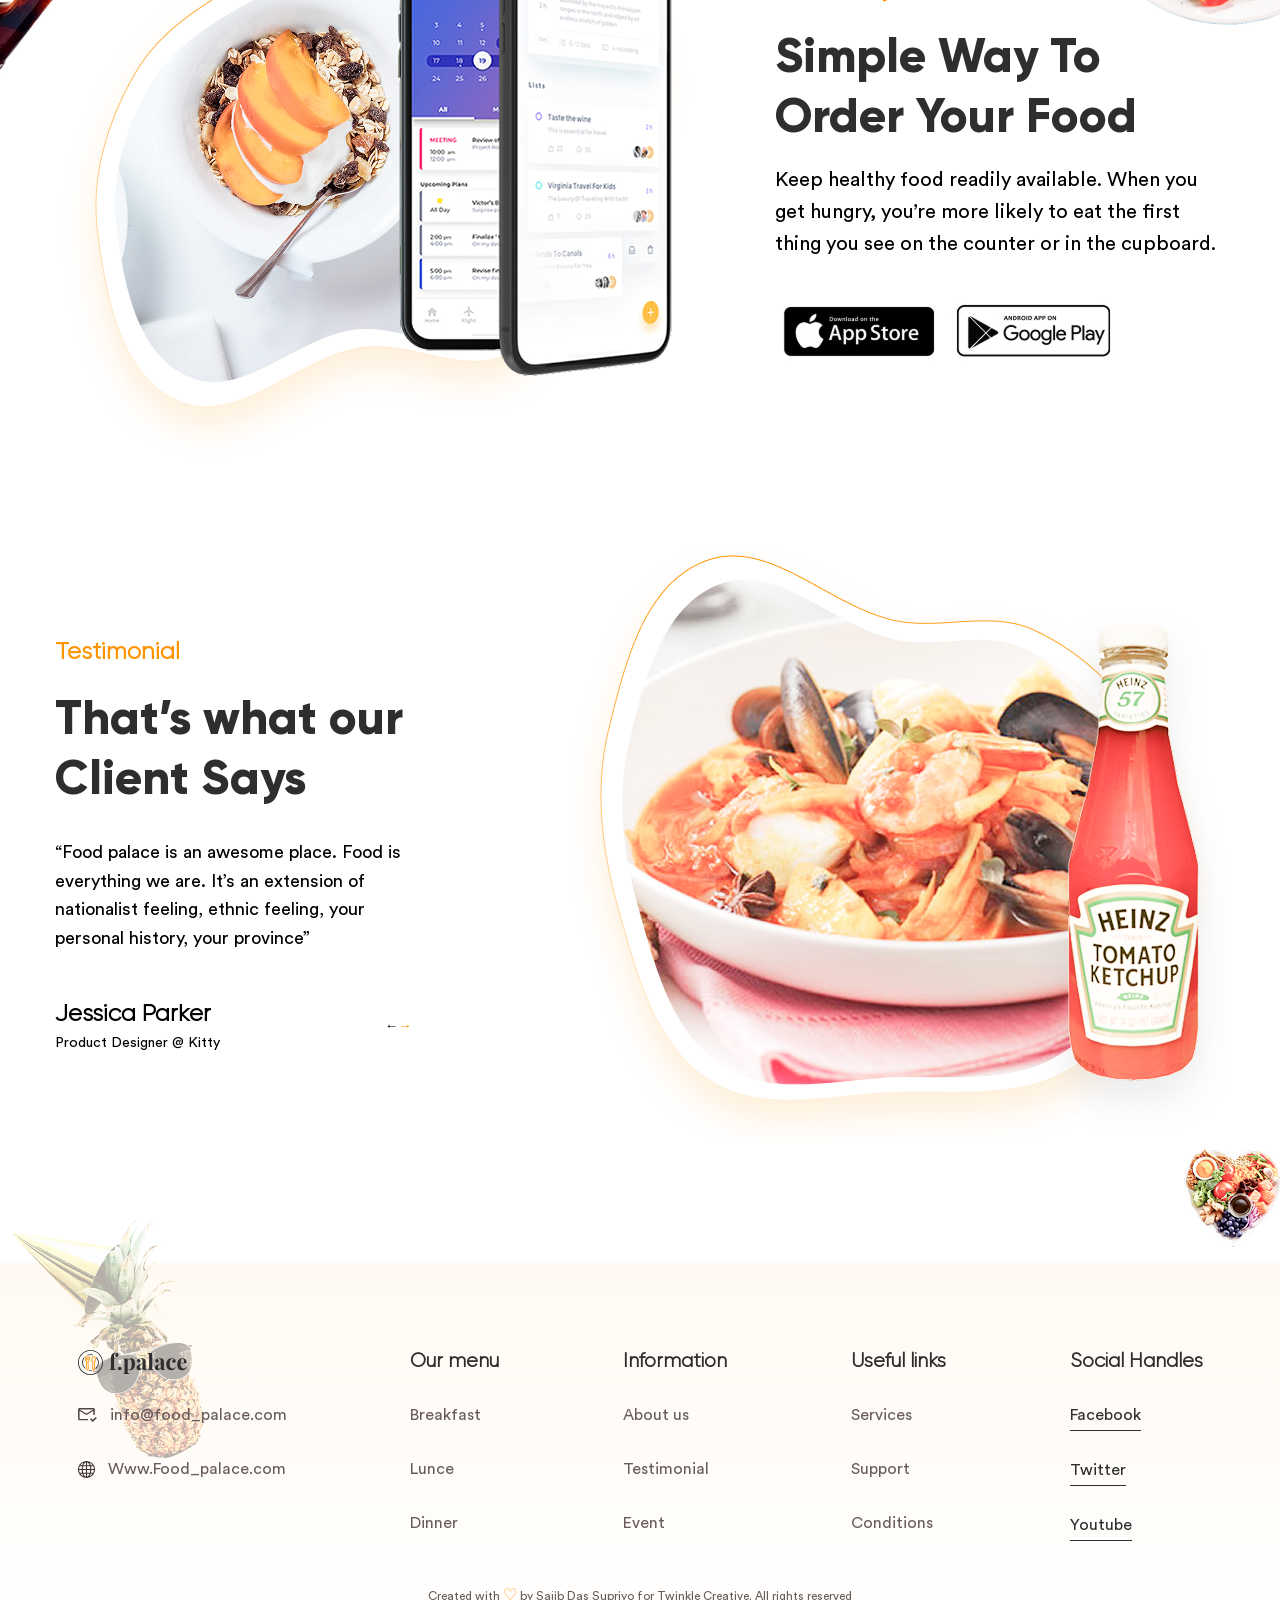
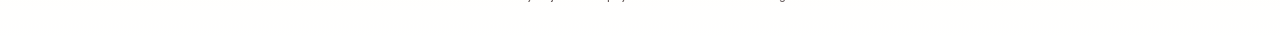
==== commit 6dccb918: "v.1.3" ====
--- a/portfolio/landing-fooddelivery/index.html
+++ b/portfolio/landing-fooddelivery/index.html
@@ -7,13 +7,13 @@
     <link rel="stylesheet" href="styles/layout.css">
     <link rel="stylesheet" href="styles/header.css">
     <link rel="stylesheet" href="styles/main.css">
+    <link rel="stylesheet" href="styles/footer.css">
     <title>Доставка еды f.palace</title>
 </head>
 <body>
     <header class="header">
         <img class="header__img" src="assets/images/6.png" alt="Картинка с сендвичем">
         <img src="assets/images/Logo.svg" alt="Изображение логотипа компании">
-
         <div class="header__menu">
             <button class="header__button">
                 <img src="assets/images/bx_bx-search.svg" alt="Кнопка для поиска">
@@ -87,7 +87,7 @@
                         </div>
                     </div>
         </section>
-        <img class="main__img-3" src="assets/images/1.png" alt="">
+        <img class="main__img-6" src="assets/images/1.png" alt="">
         <section class="menu">
             <div class="menu__wrapper">
                 <p class="menu__type">Recipes</p>
@@ -129,12 +129,12 @@
         <img class="main__img-4" src="assets/images/7.png" alt="">
         <img class="main__img-5" src="assets/images/4.png" alt="">
         <section class="app">
-            <img class="" src="assets/images/phoneapp.png" alt="">
+            <img class="app__img" src="assets/images/phoneapp.png" alt="">
             <div class="app__content">
                 <p class="app__type">Take away</p>
                 <h3 class="app__h3">Simple Way To Order Your Food</h3>
                 <p class="app__text">Keep healthy food readily available. When you get hungry, you’re more likely to eat the first thing you see on the counter or in the cupboard.</p>
-                <img src="assets/images/linkapp.png" alt="">
+                <img class="app__img app__img_size" src="assets/images/linkapp.png" alt="">
             </div>
         </section>
         <section class="reviews">
@@ -153,11 +153,11 @@
                     </div>
                 </div>
             </div>
-            <img class="" src="assets/images/ketchup.png" alt="">
+            <img class="reviews__img" src="assets/images/ketchup.png" alt="">
         </section>
     </main>
-        <img class="main__img-4" src="assets/images/8.png" alt="">
-        <img class="main__img-5" src="assets/images/5.png" alt="">
+        <img class="main__img-7" src="assets/images/8.png" alt="">
+        <img class="main__img-8" src="assets/images/5.png" alt="">
     <footer class="footer">
         <div class="footer__wrapper">
             <div class="footer__content">
@@ -197,8 +197,7 @@
                     <a href="" class="footer__link-social">Youtube</a>
                 </div>
             </div>
-            <p class="footer__autorship">Created with <span class="footer__span">&#9825;</span> by Sajib Das Supriyo for
-                Twinkle Creative. All rights reserved</p>
+            <p class="footer__autorship">Created with <span class="footer__span">&#9825;</span> by Sajib Das Supriyo for Twinkle Creative. All rights reserved</p>
         </div>
     </footer>
     <script src="app/app.js"></script>
--- a/portfolio/landing-fooddelivery/styles/layout.css
+++ b/portfolio/landing-fooddelivery/styles/layout.css
@@ -130,6 +130,18 @@
     align-items: center;
     gap: 13px;
 }
+.main__img-6 {
+    position: relative;
+    left: 75%;
+    top: 180px
+}
+.main__img-7, .main__img-8 {
+    position: absolute;
+    z-index: -1;
+}
+.main__img-8 {
+    right: 0px;
+}
 @media (max-width: 1270px) {
     .main__img-2 {
         top: 1300px;
@@ -173,16 +185,31 @@
     .main__img-2 {
         top: 1400px;
     }
+    .main__img-6 {
+        left: 82%;
+    }
 }
 @media (max-width: 800px) {
     .about-us__wrapper {
         flex-direction: column;
+        gap: 40px;
     }
     .main__img-1 {
         top: 1490px;
     }
     .service__wrapper {
         gap: 50px;
+    }
+    .app {
+        flex-direction: column;
+        gap: 40px;
+    }
+    .reviews {
+        flex-direction: column;
+        gap: 40px;
+    }
+    .footer__content {
+        flex-wrap: wrap;
     }
 }
 @media (max-width: 750px) {
@@ -268,6 +295,14 @@
     .main__img-3 {
         display: none;
     }
+    .main__img-6 {
+        left: 78%;
+    }
+}
+@media (max-width: 407px) {
+    .main__img-6 {
+        display: none;
+    }
 }
 @media (max-width: 350px) {
     .header__menu {
--- a/portfolio/landing-fooddelivery/styles/main.css
+++ b/portfolio/landing-fooddelivery/styles/main.css
@@ -247,58 +247,22 @@
     color: #FF9401;
 }
 
-.footer {
-    background: var(--background-gradient);
-}
-.footer__wrapper {
-    max-width: 1125px;
-    margin: 0 auto;
-    padding: 83px 0px 47px;
-}
-
-.footer__contact {
-    font-family: var(--font-family-buttons);
-    font-size: 16px;
-    font-weight: 450;
-    line-height: 30px;
-    color: #6A5C5C;
-}
-.footer__h4 {
-    font-family: var(--font-family-title-2);
-    font-size: 20px;
-    font-weight: 800;
-    line-height: 30px;
-    color: var(--color-text-4);
-}
-.footer__link, .footer__link-social {
-    font-family: var(--font-family-buttons);
-    font-size: 16px;
-    font-weight: 450;
-    line-height: 30px;
-    color: #6A5C5C;
-}
-.footer__link-social {
-    border-bottom: 1px solid var(--color-text-4);
-    color: var(--color-text-4);
-}
-.footer__autorship {
-    text-align: center;
-    margin-top: 47px;
-    font-family: var(--font-family-text);
-    font-size: 12px;
-    font-weight: 450;
-    line-height: 120%;
-    color: #685D5D;
-}
-.footer__span {
-    font-size: 16px;
-    color: var(--color-text-2);
-}
 @media (max-width: 1270px) {
     .about-us__image {
         max-width: 600px;
     }
 }
+@media (max-width: 1030px) {
+    .app__img {
+        max-width: 450px;
+    }
+    .app__img_size {
+        max-width: 300px;
+    }
+    .reviews__img {
+        max-width: 450px;
+    }
+}
 @media (max-width: 1120px) {
     .menu__wrapper {
         max-width: 870px;
@@ -309,6 +273,12 @@
     .menu__img {
         max-width: 256px;
     }
+    .main__img-4 {
+        max-width: 250px;
+    }
+    .main__img-5 {
+        max-width: 300px;
+    }
 }
 @media (max-width: 902px) {
     .menu__wrapper {
@@ -342,8 +312,8 @@
         max-width: 430px;
     }
 }
+
 @media (max-width: 690px) {
-    
     .menu__wrapper {
         max-width: 520px;
     }
@@ -365,12 +335,14 @@
     .about-us {
         margin: 50px 0px;
     }
-    
 }
 
 @media (max-width: 700px) {
     [class*='__h3'] {
         font-size: 42px;
+    }
+    .main__img-6 {
+        opacity: 0.5;
     }
 }
 @media (max-width: 520px) {
@@ -455,5 +427,20 @@
         padding: var(--paddings-button-small);
         margin: 24px 0px 30px;
         font-size: var(--font-size-buttons-small);
-    }
-}
+    }   
+    .app__img {
+        max-width: 280px;
+    }
+    .app__img_size {
+        max-width: 280px;
+    }
+    .reviews__img {
+        max-width: 280px;
+    }
+    .main__img-4 {
+        max-width: 150px;
+    }
+    .main__img-5 {
+        max-width: 200px;
+    }
+}
--- a/portfolio/landing-fooddelivery/styles/footer.css
+++ b/portfolio/landing-fooddelivery/styles/footer.css
@@ -0,0 +1,64 @@
+.footer {
+    background: var(--background-gradient);
+}
+.footer__wrapper {
+    max-width: 1125px;
+    margin: 120px auto 0px;
+    padding: 83px 20px 47px;
+}
+.footer__contact {
+    font-family: var(--font-family-buttons);
+    font-size: 16px;
+    font-weight: 450;
+    line-height: 30px;
+    color: #6A5C5C;
+}
+.footer__h4 {
+    font-family: var(--font-family-title-2);
+    font-size: 20px;
+    font-weight: 800;
+    line-height: 30px;
+    color: var(--color-text-4);
+}
+.footer__link, .footer__link-social {
+    font-family: var(--font-family-buttons);
+    font-size: 16px;
+    font-weight: 450;
+    line-height: 30px;
+    color: #6A5C5C;
+}
+.footer__link-social {
+    border-bottom: 1px solid var(--color-text-4);
+    color: var(--color-text-4);
+}
+.footer__autorship {
+    text-align: center;
+    margin-top: 47px;
+    font-family: var(--font-family-text);
+    font-size: 12px;
+    font-weight: 450;
+    line-height: 120%;
+    color: #685D5D;
+}
+.footer__span {
+    font-size: 16px;
+    color: var(--color-text-2);
+}
+
+@media (max-width: 1550px) {
+    .main__img-7 {
+        opacity: 0.3;
+    }
+}
+@media (max-width: 800px) {
+    .footer__wrapper {
+        max-width: 520px;
+        gap: 20px;
+    }
+    .footer__content {
+        display: flex;
+        justify-content: center;
+        align-items: center;
+        gap: 30px
+    }
+}
